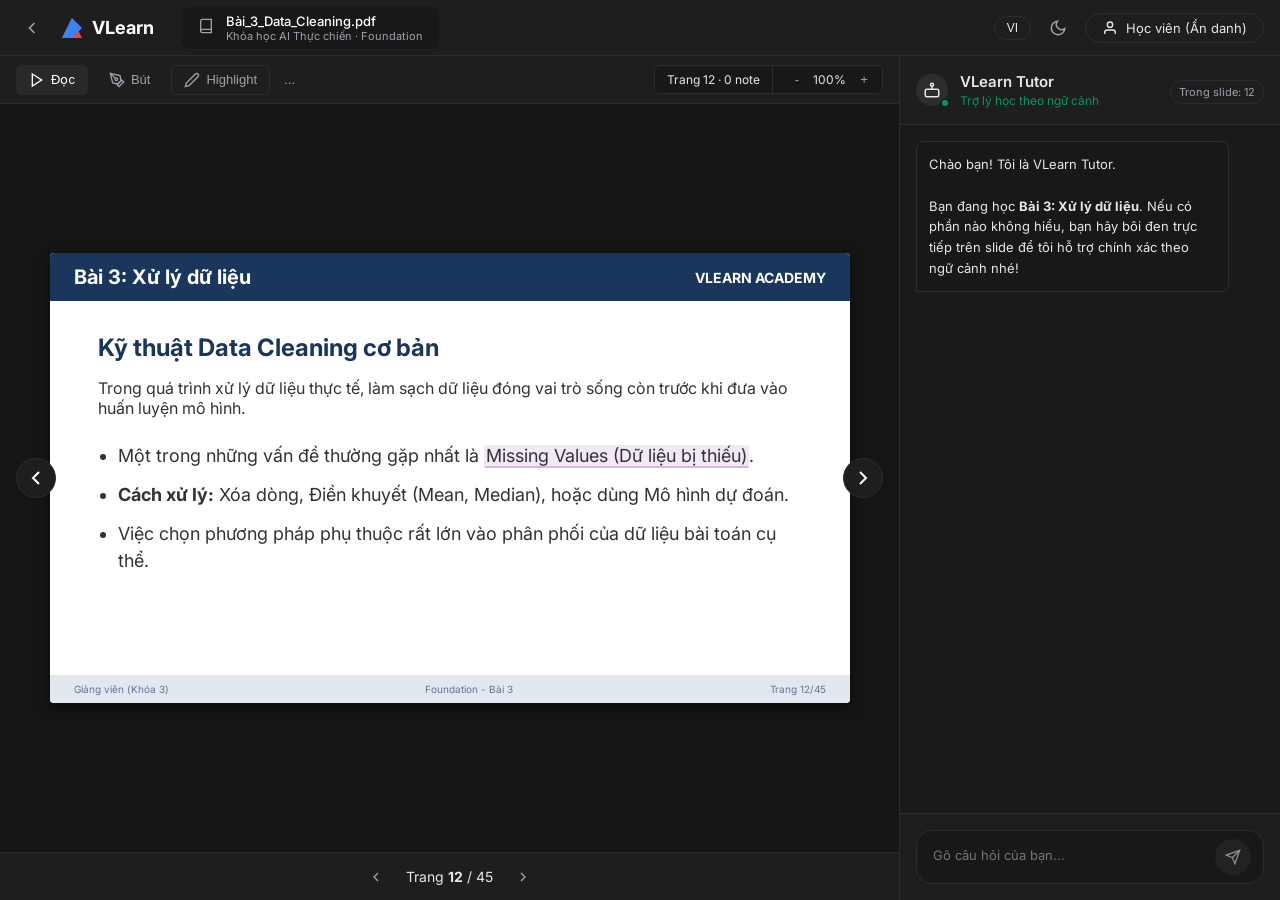
==== codebase/index.html @ 387a4f46 "linhphan" ====
<!DOCTYPE html>
<html lang="vi">
<head>
    <meta charset="UTF-8">
    <meta name="viewport" content="width=device-width, initial-scale=1.0">
    <title>VLearn - AI Tutor Prototype (Tối ưu Context)</title>
    <link href="https://fonts.googleapis.com/css2?family=Inter:wght@400;500;600;700&display=swap" rel="stylesheet">
    <link rel="stylesheet" href="style.css">
</head>
<body>
    <div class="app-container">
        <!-- HEADER -->
        <header class="app-header">
            <div class="header-left">
                <button class="btn-icon">
                    <svg width="20" height="20" viewBox="0 0 24 24" fill="none" stroke="currentColor" stroke-width="2"><path d="M15 18l-6-6 6-6"/></svg>
                </button>
                <div class="logo">
                    <svg width="24" height="24" viewBox="0 0 24 24" fill="none"><path d="M12 2L2 22h20L12 2z" fill="#EF4444"/><path d="M12 2L2 22h10l10-10L12 2z" fill="#3B82F6"/></svg>
                    <span>VLearn</span>
                </div>
                <div class="doc-info">
                    <div class="doc-icon">
                        <svg width="16" height="16" viewBox="0 0 24 24" fill="none" stroke="currentColor" stroke-width="2"><path d="M4 19.5A2.5 2.5 0 0 1 6.5 17H20"></path><path d="M6.5 2H20v20H6.5A2.5 2.5 0 0 1 4 19.5v-15A2.5 2.5 0 0 1 6.5 2z"></path></svg>
                    </div>
                    <div class="doc-titles">
                        <h1>Bài_3_Data_Cleaning.pdf</h1>
                        <h2>Khóa học AI Thực chiến · Foundation</h2>
                    </div>
                </div>
            </div>
            <div class="header-right">
                <button class="btn-outline">VI</button>
                <button class="btn-icon">
                    <svg width="18" height="18" viewBox="0 0 24 24" fill="none" stroke="currentColor" stroke-width="2"><path d="M21 12.79A9 9 0 1 1 11.21 3 7 7 0 0 0 21 12.79z"></path></svg>
                </button>
                <button class="btn-user">
                    <svg width="16" height="16" viewBox="0 0 24 24" fill="none" stroke="currentColor" stroke-width="2"><path d="M20 21v-2a4 4 0 0 0-4-4H8a4 4 0 0 0-4 4v2"></path><circle cx="12" cy="7" r="4"></circle></svg>
                    Học viên (Ẩn danh)
                </button>
            </div>
        </header>

        <!-- MAIN BODY -->
        <main class="app-body">
            <!-- LEFT: PDF VIEWER -->
            <section class="pdf-viewer">
                <!-- PDF Toolbar -->
                <div class="pdf-toolbar">
                    <div class="toolbar-group">
                        <button class="btn-toolbar active">
                            <svg width="16" height="16" viewBox="0 0 24 24" fill="none" stroke="currentColor" stroke-width="2"><polygon points="5 3 19 12 5 21 5 3"></polygon></svg>
                            Đọc
                        </button>
                        <button class="btn-toolbar">
                            <svg width="16" height="16" viewBox="0 0 24 24" fill="none" stroke="currentColor" stroke-width="2"><path d="M12 19l7-7 3 3-7 7-3-3z"></path><path d="M18 13l-1.5-7.5L2 2l3.5 14.5L13 18l5-5z"></path><path d="M2 2l7.586 7.586"></path><circle cx="11" cy="11" r="2"></circle></svg>
                            Bút
                        </button>
                        <button class="btn-toolbar highlight">
                            <svg width="16" height="16" viewBox="0 0 24 24" fill="none" stroke="currentColor" stroke-width="2"><path d="M17 3a2.828 2.828 0 1 1 4 4L7.5 20.5 2 22l1.5-5.5L17 3z"></path></svg>
                            Highlight
                        </button>
                        <button class="btn-icon">...</button>
                    </div>
                    
                    <div class="toolbar-group page-controls">
                        <span class="page-num">Trang 12 · 0 note</span>
                        <div class="zoom-controls">
                            <button class="btn-icon">-</button>
                            <span>100%</span>
                            <button class="btn-icon">+</button>
                        </div>
                    </div>
                </div>

                <!-- PDF Canvas -->
                <div class="pdf-canvas" id="pdf-canvas">
                    <!-- Tooltip nổi lên khi click vào chữ bôi đen -->
                    <div id="action-tooltip" class="action-tooltip hidden">
                        <button class="tooltip-btn ask-ai" id="btn-ask-ai">
                            <svg width="14" height="14" viewBox="0 0 24 24" fill="none" stroke="currentColor" stroke-width="2"><rect x="3" y="11" width="18" height="10" rx="2"></rect><circle cx="12" cy="5" r="2"></circle><path d="M12 7v4"></path><line x1="8" y1="16" x2="8" y2="16"></line><line x1="16" y1="16" x2="16" y2="16"></line></svg>
                            Hỏi AI
                        </button>
                    </div>

                    <!-- Slide container -->
                    <div class="slide-wrapper">
                        <div class="slide-header-bar">
                            <h2>Bài 3: Xử lý dữ liệu</h2>
                            <span class="uni-logo">VLEARN ACADEMY</span>
                        </div>
                        <div class="slide-content">
                            <h3>Kỹ thuật Data Cleaning cơ bản</h3>
                            <p style="margin-top: 16px; margin-bottom: 24px;">Trong quá trình xử lý dữ liệu thực tế, làm sạch dữ liệu đóng vai trò sống còn trước khi đưa vào huấn luyện mô hình.</p>
                            <ul>
                                <li>Một trong những vấn đề thường gặp nhất là <span class="highlight-text" id="target-text">Missing Values (Dữ liệu bị thiếu)</span>.</li>
                                <li><strong>Cách xử lý:</strong> Xóa dòng, Điền khuyết (Mean, Median), hoặc dùng Mô hình dự đoán.</li>
                                <li>Việc chọn phương pháp phụ thuộc rất lớn vào phân phối của dữ liệu bài toán cụ thể.</li>
                            </ul>
                        </div>
                        <div class="slide-footer-bar">
                            <span>Giảng viên (Khóa 3)</span>
                            <span>Foundation - Bài 3</span>
                            <span>Trang 12/45</span>
                        </div>
                    </div>
                    
                    <button class="btn-side-nav left"><svg width="24" height="24" viewBox="0 0 24 24" fill="none" stroke="currentColor" stroke-width="2"><path d="M15 18l-6-6 6-6"/></svg></button>
                    <button class="btn-side-nav right"><svg width="24" height="24" viewBox="0 0 24 24" fill="none" stroke="currentColor" stroke-width="2"><path d="M9 18l6-6-6-6"/></svg></button>
                </div>

                <!-- PDF Footer -->
                <div class="pdf-footer">
                    <button class="btn-icon"><svg width="16" height="16" viewBox="0 0 24 24" fill="none" stroke="currentColor" stroke-width="2"><path d="M15 18l-6-6 6-6"/></svg></button>
                    <span class="page-status">Trang <strong>12</strong> / 45</span>
                    <button class="btn-icon"><svg width="16" height="16" viewBox="0 0 24 24" fill="none" stroke="currentColor" stroke-width="2"><path d="M9 18l6-6-6-6"/></svg></button>
                </div>
            </section>

            <!-- RIGHT: TUTOR SIDEBAR -->
            <aside class="tutor-sidebar">
                <header class="tutor-header">
                    <div class="tutor-avatar">
                        <svg width="18" height="18" viewBox="0 0 24 24" fill="none" stroke="currentColor" stroke-width="2"><rect x="3" y="11" width="18" height="10" rx="2"></rect><circle cx="12" cy="5" r="2"></circle><path d="M12 7v4"></path><line x1="8" y1="16" x2="8" y2="16"></line><line x1="16" y1="16" x2="16" y2="16"></line></svg>
                        <div class="status-dot"></div>
                    </div>
                    <div class="tutor-info">
                        <h2>VLearn Tutor</h2>
                        <span class="subtitle">Trợ lý học theo ngữ cảnh</span>
                    </div>
                    <div class="tutor-actions">
                        <span class="badge-outline">Trong slide: 12</span>
                    </div>
                </header>

                <div class="chat-container" id="chat-container">
                    <!-- Tin nhắn chào mừng -->
                    <div class="message ai-message">
                        <div class="bubble">
                            Chào bạn! Tôi là VLearn Tutor. 
                            <br><br>
                            Bạn đang học <strong>Bài 3: Xử lý dữ liệu</strong>. Nếu có phần nào không hiểu, bạn hãy bôi đen trực tiếp trên slide để tôi hỗ trợ chính xác theo ngữ cảnh nhé!
                        </div>
                    </div>
                </div>

                <div class="chat-input-area">
                    <div class="input-wrapper">
                        <!-- Vùng context chuẩn bị gửi -->
                        <div id="pending-context" class="pending-context hidden">
                            <div class="context-label">Đang đính kèm ngữ cảnh (Trang 12)</div>
                            <div class="context-text">"Missing Values (Dữ liệu bị thiếu)"</div>
                            <button id="btn-clear-context" class="btn-clear-context">✕</button>
                        </div>
                        <div class="input-controls">
                            <textarea id="chat-input" placeholder="Gõ câu hỏi của bạn..." rows="1"></textarea>
                            <button id="btn-send" class="btn-send" disabled>
                                <svg width="16" height="16" viewBox="0 0 24 24" fill="none" stroke="currentColor" stroke-width="2"><line x1="22" y1="2" x2="11" y2="13"></line><polygon points="22 2 15 22 11 13 2 9 22 2"></polygon></svg>
                            </button>
                        </div>
                    </div>
                </div>
            </aside>
        </main>
    </div>
    <script src="app.js"></script>
</body>
</html>
---- codebase/style.css ----
/* Reset & Base */
* {
    margin: 0;
    padding: 0;
    box-sizing: border-box;
}

:root {
    --bg-dark: #121212;
    --bg-surface: #1e1e1e;
    --bg-panel: #181818;
    --bg-chat: #1a1a1a;
    --text-primary: #e5e7eb;
    --text-secondary: #9ca3af;
    --accent-blue: #3b82f6;
    --accent-blue-dark: #1e3a5f;
    --accent-blue-light: #2563eb;
    --accent-green: #059669;
    --border-color: #2d2d2d;
    --highlight-color: #d8b4e2;
    --highlight-bg: rgba(216, 180, 226, 0.3);
}

body {
    font-family: 'Inter', sans-serif;
    background-color: var(--bg-dark);
    color: var(--text-primary);
    height: 100vh;
    overflow: hidden;
    font-size: 14px;
}

.app-container {
    display: flex;
    flex-direction: column;
    height: 100vh;
}

/* === HEADER === */
.app-header {
    height: 56px;
    background-color: var(--bg-surface);
    border-bottom: 1px solid var(--border-color);
    display: flex;
    justify-content: space-between;
    align-items: center;
    padding: 0 16px;
}

.header-left, .header-right {
    display: flex;
    align-items: center;
    gap: 12px;
}

.logo {
    display: flex;
    align-items: center;
    gap: 8px;
    font-weight: 700;
    font-size: 18px;
    margin-right: 16px;
    color: #fff;
}

.doc-info {
    display: flex;
    align-items: center;
    gap: 12px;
    background-color: var(--bg-panel);
    padding: 6px 16px;
    border-radius: 8px;
}

.doc-icon {
    color: var(--text-secondary);
}

.doc-titles h1 {
    font-size: 13px;
    font-weight: 500;
    color: #fff;
}

.doc-titles h2 {
    font-size: 11px;
    font-weight: 400;
    color: var(--text-secondary);
}

.btn-icon {
    background: transparent;
    border: none;
    color: var(--text-secondary);
    cursor: pointer;
    display: flex;
    align-items: center;
    justify-content: center;
    padding: 6px;
    border-radius: 4px;
}

.btn-icon:hover {
    background-color: rgba(255, 255, 255, 0.1);
    color: #fff;
}

.btn-outline {
    background: transparent;
    border: 1px solid var(--border-color);
    color: var(--text-primary);
    padding: 4px 12px;
    border-radius: 16px;
    font-size: 12px;
    font-weight: 500;
}

.btn-user {
    display: flex;
    align-items: center;
    gap: 8px;
    background: transparent;
    border: 1px solid var(--border-color);
    color: var(--text-primary);
    padding: 6px 16px;
    border-radius: 20px;
    font-size: 13px;
    font-family: inherit;
}

/* === MAIN BODY === */
.app-body {
    display: flex;
    flex: 1;
    overflow: hidden;
}

/* --- PDF VIEWER --- */
.pdf-viewer {
    flex: 1;
    display: flex;
    flex-direction: column;
    background-color: #1a1a1a;
    border-right: 1px solid var(--border-color);
}

.pdf-toolbar, .pdf-footer {
    height: 48px;
    background-color: var(--bg-surface);
    display: flex;
    align-items: center;
    justify-content: space-between;
    padding: 0 16px;
    border-bottom: 1px solid var(--border-color);
}
.pdf-footer {
    border-bottom: none;
    border-top: 1px solid var(--border-color);
    justify-content: center;
    gap: 16px;
}

.toolbar-group {
    display: flex;
    align-items: center;
    gap: 8px;
}

.btn-toolbar {
    display: flex;
    align-items: center;
    gap: 6px;
    background: transparent;
    border: 1px solid transparent;
    color: var(--text-secondary);
    padding: 6px 12px;
    border-radius: 6px;
    font-size: 13px;
    cursor: pointer;
}

.btn-toolbar:hover, .btn-toolbar.active {
    background-color: rgba(255, 255, 255, 0.05);
    color: #fff;
}

.btn-toolbar.highlight {
    border: 1px solid var(--border-color);
}

.page-controls {
    background-color: var(--bg-panel);
    border: 1px solid var(--border-color);
    border-radius: 6px;
    display: flex;
    overflow: hidden;
}
.page-num {
    padding: 6px 12px;
    font-size: 12px;
    border-right: 1px solid var(--border-color);
}
.zoom-controls {
    display: flex;
    align-items: center;
    padding: 0 8px;
    gap: 8px;
    font-size: 12px;
}

.pdf-canvas {
    flex: 1;
    background-color: #151515;
    position: relative;
    display: flex;
    align-items: center;
    justify-content: center;
    padding: 24px;
    overflow: auto;
}

/* Slide Style */
.slide-wrapper {
    width: 100%;
    max-width: 800px;
    aspect-ratio: 16/9;
    background-color: #fff;
    color: #000;
    border-radius: 4px;
    display: flex;
    flex-direction: column;
    box-shadow: 0 4px 12px rgba(0,0,0,0.5);
    position: relative;
}

.slide-header-bar {
    background-color: #1a365d;
    color: #fff;
    padding: 12px 24px;
    display: flex;
    justify-content: space-between;
    align-items: center;
    border-top-left-radius: 4px;
    border-top-right-radius: 4px;
}
.slide-header-bar h2 {
    font-size: 20px;
}
.uni-logo {
    font-weight: bold;
    font-size: 14px;
}

.slide-content {
    flex: 1;
    padding: 32px 48px;
}
.slide-content h3 {
    font-size: 24px;
    color: #1a365d;
}
.slide-content p {
    font-size: 16px;
    color: #333;
}
.slide-content ul {
    margin-left: 20px;
}
.slide-content li {
    font-size: 18px;
    margin-bottom: 12px;
    line-height: 1.5;
    color: #333;
}

.slide-footer-bar {
    background-color: #e2e8f0;
    padding: 8px 24px;
    display: flex;
    justify-content: space-between;
    font-size: 10px;
    color: #64748b;
    border-bottom-left-radius: 4px;
    border-bottom-right-radius: 4px;
}

.highlight-text {
    background-color: var(--highlight-bg);
    border-bottom: 2px solid var(--highlight-color);
    cursor: pointer;
    padding: 0 2px;
    border-radius: 2px;
}

/* Action Tooltip */
.action-tooltip {
    position: absolute;
    background-color: #1e1e1e;
    border: 1px solid #333;
    border-radius: 8px;
    display: flex;
    padding: 4px;
    gap: 4px;
    box-shadow: 0 10px 15px -3px rgba(0, 0, 0, 0.5);
    z-index: 100;
    transition: opacity 0.2s, transform 0.2s;
}

.action-tooltip.hidden {
    opacity: 0;
    pointer-events: none;
}

.tooltip-btn {
    background: transparent;
    border: 1px solid transparent;
    color: #fff;
    padding: 8px 12px;
    border-radius: 6px;
    font-size: 13px;
    cursor: pointer;
    display: flex;
    align-items: center;
    gap: 6px;
}

.tooltip-btn:hover {
    background-color: rgba(255, 255, 255, 0.1);
}

.tooltip-btn.ask-ai {
    border-color: #333;
}

/* --- TUTOR SIDEBAR --- */
.tutor-sidebar {
    width: 380px;
    background-color: var(--bg-surface);
    display: flex;
    flex-direction: column;
}

.tutor-header {
    padding: 16px;
    display: flex;
    align-items: center;
    gap: 12px;
    border-bottom: 1px solid var(--border-color);
}

.tutor-avatar {
    width: 32px;
    height: 32px;
    border-radius: 50%;
    background-color: #2d2d2d;
    display: flex;
    align-items: center;
    justify-content: center;
    position: relative;
}
.status-dot {
    position: absolute;
    bottom: -2px;
    right: -2px;
    width: 10px;
    height: 10px;
    background-color: var(--accent-green);
    border: 2px solid var(--bg-surface);
    border-radius: 50%;
}

.tutor-info {
    flex: 1;
}
.tutor-info h2 {
    font-size: 15px;
    font-weight: 600;
}
.tutor-info .subtitle {
    font-size: 12px;
    color: var(--accent-green);
}

.badge-outline {
    border: 1px solid var(--border-color);
    padding: 4px 8px;
    border-radius: 12px;
    font-size: 11px;
    color: var(--text-secondary);
}

.chat-container {
    flex: 1;
    padding: 16px;
    overflow-y: auto;
    display: flex;
    flex-direction: column;
    gap: 20px;
    background-color: var(--bg-chat);
}

/* Messages */
.message {
    display: flex;
    flex-direction: column;
    max-width: 90%;
}
.user-message {
    align-self: flex-end;
}
.ai-message {
    align-self: flex-start;
}

.context-pill {
    background-color: var(--accent-blue-dark);
    color: #bfdbfe;
    padding: 8px 12px;
    border-radius: 8px 8px 0 0;
    font-size: 11px;
    border: 1px solid rgba(59, 130, 246, 0.3);
    border-bottom: none;
    text-transform: uppercase;
}
.user-message .bubble {
    background-color: var(--accent-blue-dark);
    padding: 12px;
    border-radius: 8px 0 8px 8px;
    font-size: 13px;
    border: 1px solid rgba(59, 130, 246, 0.3);
    border-top: none;
}
.user-message .context-pill + .bubble {
    border-radius: 0 0 8px 8px;
}

.ai-message .bubble {
    font-size: 13px;
    color: var(--text-primary);
    line-height: 1.6;
    background-color: var(--bg-panel);
    padding: 12px;
    border-radius: 8px 8px 8px 0;
    border: 1px solid var(--border-color);
}
.context-reference {
    display: inline-block;
    background-color: rgba(5, 150, 105, 0.2);
    color: var(--accent-green);
    padding: 4px 8px;
    border-radius: 4px;
    font-size: 11px;
    margin-top: 8px;
    cursor: pointer;
    font-weight: 500;
}
.context-reference:hover {
    background-color: rgba(5, 150, 105, 0.3);
}

/* Chat Input */
.chat-input-area {
    padding: 16px;
    background-color: var(--bg-surface);
    border-top: 1px solid var(--border-color);
}

.input-wrapper {
    background-color: var(--bg-panel);
    border: 1px solid var(--border-color);
    border-radius: 16px;
    overflow: hidden;
}

.pending-context {
    padding: 10px 16px;
    background-color: rgba(59, 130, 246, 0.1);
    border-bottom: 1px solid var(--border-color);
    position: relative;
}
.pending-context.hidden {
    display: none;
}
.context-label {
    font-size: 11px;
    color: var(--accent-blue);
    font-weight: 600;
    margin-bottom: 4px;
}
.context-text {
    font-size: 12px;
    color: var(--text-primary);
    white-space: nowrap;
    overflow: hidden;
    text-overflow: ellipsis;
    padding-right: 20px;
}
.btn-clear-context {
    position: absolute;
    top: 12px;
    right: 12px;
    background: none;
    border: none;
    color: var(--text-secondary);
    cursor: pointer;
    font-size: 14px;
}
.btn-clear-context:hover {
    color: #fff;
}

.input-controls {
    display: flex;
    align-items: flex-end;
    padding: 8px 12px;
}

#chat-input {
    flex: 1;
    background: transparent;
    border: none;
    color: var(--text-primary);
    font-family: inherit;
    font-size: 13px;
    resize: none;
    outline: none;
    padding: 8px 4px;
    min-height: 36px;
    max-height: 120px;
}

.btn-send {
    background-color: var(--accent-blue-light);
    color: white;
    border: none;
    width: 36px;
    height: 36px;
    border-radius: 50%;
    display: flex;
    align-items: center;
    justify-content: center;
    cursor: pointer;
    margin-left: 8px;
    flex-shrink: 0;
}
.btn-send:disabled {
    opacity: 0.5;
    cursor: not-allowed;
    background-color: var(--border-color);
}

.btn-side-nav {
    position: absolute;
    top: 50%;
    transform: translateY(-50%);
    background: var(--bg-surface);
    border: 1px solid var(--border-color);
    color: #fff;
    width: 40px;
    height: 40px;
    border-radius: 50%;
    display: flex;
    align-items: center;
    justify-content: center;
    cursor: pointer;
    z-index: 10;
}
.btn-side-nav:hover {
    background: #333;
}
.btn-side-nav.left { left: 16px; }
.btn-side-nav.right { right: 16px; }

/* Typing indicator */
.typing-indicator {
    display: flex;
    gap: 4px;
    padding: 8px 12px;
    background-color: var(--bg-panel);
    border-radius: 8px 8px 8px 0;
    border: 1px solid var(--border-color);
    width: fit-content;
}
.typing-dot {
    width: 6px;
    height: 6px;
    background-color: var(--text-secondary);
    border-radius: 50%;
    animation: typing 1.4s infinite ease-in-out both;
}
.typing-dot:nth-child(1) { animation-delay: -0.32s; }
.typing-dot:nth-child(2) { animation-delay: -0.16s; }

@keyframes typing {
    0%, 80%, 100% { transform: scale(0); }
    40% { transform: scale(1); }
}
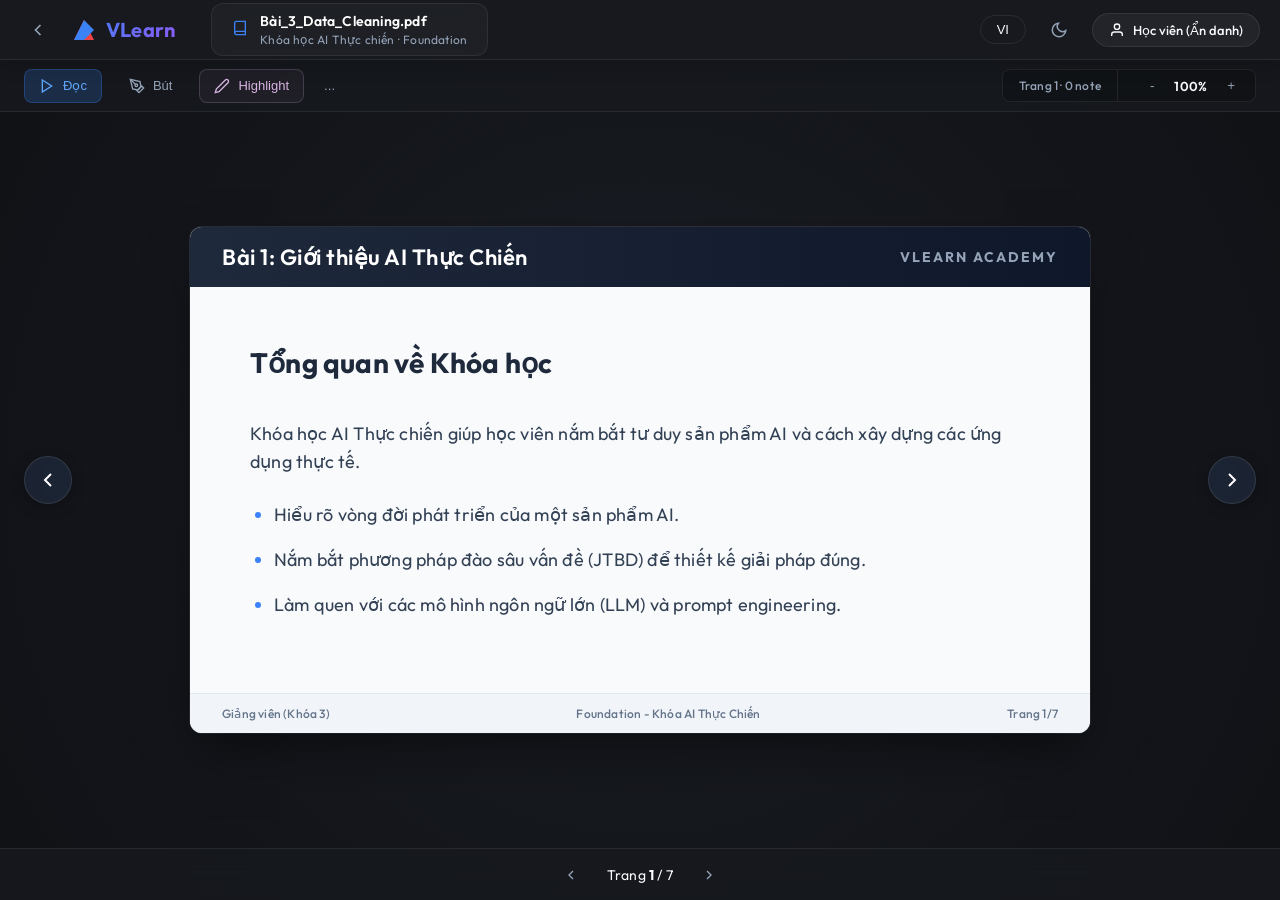
==== commit 63706a29: "update Prototype" ====
--- a/codebase/index.html
+++ b/codebase/index.html
@@ -1,27 +1,38 @@
 <!DOCTYPE html>
 <html lang="vi">
+
 <head>
     <meta charset="UTF-8">
     <meta name="viewport" content="width=device-width, initial-scale=1.0">
     <title>VLearn - AI Tutor Prototype (Tối ưu Context)</title>
-    <link href="https://fonts.googleapis.com/css2?family=Inter:wght@400;500;600;700&display=swap" rel="stylesheet">
+    <link href="https://fonts.googleapis.com/css2?family=Outfit:wght@300;400;500;600;700&display=swap" rel="stylesheet">
     <link rel="stylesheet" href="style.css">
 </head>
+
 <body>
     <div class="app-container">
         <!-- HEADER -->
         <header class="app-header">
             <div class="header-left">
                 <button class="btn-icon">
-                    <svg width="20" height="20" viewBox="0 0 24 24" fill="none" stroke="currentColor" stroke-width="2"><path d="M15 18l-6-6 6-6"/></svg>
+                    <svg width="20" height="20" viewBox="0 0 24 24" fill="none" stroke="currentColor" stroke-width="2">
+                        <path d="M15 18l-6-6 6-6" />
+                    </svg>
                 </button>
                 <div class="logo">
-                    <svg width="24" height="24" viewBox="0 0 24 24" fill="none"><path d="M12 2L2 22h20L12 2z" fill="#EF4444"/><path d="M12 2L2 22h10l10-10L12 2z" fill="#3B82F6"/></svg>
+                    <svg width="24" height="24" viewBox="0 0 24 24" fill="none">
+                        <path d="M12 2L2 22h20L12 2z" fill="#EF4444" />
+                        <path d="M12 2L2 22h10l10-10L12 2z" fill="#3B82F6" />
+                    </svg>
                     <span>VLearn</span>
                 </div>
                 <div class="doc-info">
                     <div class="doc-icon">
-                        <svg width="16" height="16" viewBox="0 0 24 24" fill="none" stroke="currentColor" stroke-width="2"><path d="M4 19.5A2.5 2.5 0 0 1 6.5 17H20"></path><path d="M6.5 2H20v20H6.5A2.5 2.5 0 0 1 4 19.5v-15A2.5 2.5 0 0 1 6.5 2z"></path></svg>
+                        <svg width="16" height="16" viewBox="0 0 24 24" fill="none" stroke="currentColor"
+                            stroke-width="2">
+                            <path d="M4 19.5A2.5 2.5 0 0 1 6.5 17H20"></path>
+                            <path d="M6.5 2H20v20H6.5A2.5 2.5 0 0 1 4 19.5v-15A2.5 2.5 0 0 1 6.5 2z"></path>
+                        </svg>
                     </div>
                     <div class="doc-titles">
                         <h1>Bài_3_Data_Cleaning.pdf</h1>
@@ -32,10 +43,15 @@
             <div class="header-right">
                 <button class="btn-outline">VI</button>
                 <button class="btn-icon">
-                    <svg width="18" height="18" viewBox="0 0 24 24" fill="none" stroke="currentColor" stroke-width="2"><path d="M21 12.79A9 9 0 1 1 11.21 3 7 7 0 0 0 21 12.79z"></path></svg>
+                    <svg width="18" height="18" viewBox="0 0 24 24" fill="none" stroke="currentColor" stroke-width="2">
+                        <path d="M21 12.79A9 9 0 1 1 11.21 3 7 7 0 0 0 21 12.79z"></path>
+                    </svg>
                 </button>
                 <button class="btn-user">
-                    <svg width="16" height="16" viewBox="0 0 24 24" fill="none" stroke="currentColor" stroke-width="2"><path d="M20 21v-2a4 4 0 0 0-4-4H8a4 4 0 0 0-4 4v2"></path><circle cx="12" cy="7" r="4"></circle></svg>
+                    <svg width="16" height="16" viewBox="0 0 24 24" fill="none" stroke="currentColor" stroke-width="2">
+                        <path d="M20 21v-2a4 4 0 0 0-4-4H8a4 4 0 0 0-4 4v2"></path>
+                        <circle cx="12" cy="7" r="4"></circle>
+                    </svg>
                     Học viên (Ẩn danh)
                 </button>
             </div>
@@ -49,20 +65,32 @@
                 <div class="pdf-toolbar">
                     <div class="toolbar-group">
                         <button class="btn-toolbar active">
-                            <svg width="16" height="16" viewBox="0 0 24 24" fill="none" stroke="currentColor" stroke-width="2"><polygon points="5 3 19 12 5 21 5 3"></polygon></svg>
+                            <svg width="16" height="16" viewBox="0 0 24 24" fill="none" stroke="currentColor"
+                                stroke-width="2">
+                                <polygon points="5 3 19 12 5 21 5 3"></polygon>
+                            </svg>
                             Đọc
                         </button>
                         <button class="btn-toolbar">
-                            <svg width="16" height="16" viewBox="0 0 24 24" fill="none" stroke="currentColor" stroke-width="2"><path d="M12 19l7-7 3 3-7 7-3-3z"></path><path d="M18 13l-1.5-7.5L2 2l3.5 14.5L13 18l5-5z"></path><path d="M2 2l7.586 7.586"></path><circle cx="11" cy="11" r="2"></circle></svg>
+                            <svg width="16" height="16" viewBox="0 0 24 24" fill="none" stroke="currentColor"
+                                stroke-width="2">
+                                <path d="M12 19l7-7 3 3-7 7-3-3z"></path>
+                                <path d="M18 13l-1.5-7.5L2 2l3.5 14.5L13 18l5-5z"></path>
+                                <path d="M2 2l7.586 7.586"></path>
+                                <circle cx="11" cy="11" r="2"></circle>
+                            </svg>
                             Bút
                         </button>
                         <button class="btn-toolbar highlight">
-                            <svg width="16" height="16" viewBox="0 0 24 24" fill="none" stroke="currentColor" stroke-width="2"><path d="M17 3a2.828 2.828 0 1 1 4 4L7.5 20.5 2 22l1.5-5.5L17 3z"></path></svg>
+                            <svg width="16" height="16" viewBox="0 0 24 24" fill="none" stroke="currentColor"
+                                stroke-width="2">
+                                <path d="M17 3a2.828 2.828 0 1 1 4 4L7.5 20.5 2 22l1.5-5.5L17 3z"></path>
+                            </svg>
                             Highlight
                         </button>
                         <button class="btn-icon">...</button>
                     </div>
-                    
+
                     <div class="toolbar-group page-controls">
                         <span class="page-num">Trang 12 · 0 note</span>
                         <div class="zoom-controls">
@@ -78,7 +106,14 @@
                     <!-- Tooltip nổi lên khi click vào chữ bôi đen -->
                     <div id="action-tooltip" class="action-tooltip hidden">
                         <button class="tooltip-btn ask-ai" id="btn-ask-ai">
-                            <svg width="14" height="14" viewBox="0 0 24 24" fill="none" stroke="currentColor" stroke-width="2"><rect x="3" y="11" width="18" height="10" rx="2"></rect><circle cx="12" cy="5" r="2"></circle><path d="M12 7v4"></path><line x1="8" y1="16" x2="8" y2="16"></line><line x1="16" y1="16" x2="16" y2="16"></line></svg>
+                            <svg width="14" height="14" viewBox="0 0 24 24" fill="none" stroke="currentColor"
+                                stroke-width="2">
+                                <rect x="3" y="11" width="18" height="10" rx="2"></rect>
+                                <circle cx="12" cy="5" r="2"></circle>
+                                <path d="M12 7v4"></path>
+                                <line x1="8" y1="16" x2="8" y2="16"></line>
+                                <line x1="16" y1="16" x2="16" y2="16"></line>
+                            </svg>
                             Hỏi AI
                         </button>
                     </div>
@@ -86,42 +121,62 @@
                     <!-- Slide container -->
                     <div class="slide-wrapper">
                         <div class="slide-header-bar">
-                            <h2>Bài 3: Xử lý dữ liệu</h2>
+                            <h2 id="slide-title">Loading...</h2>
                             <span class="uni-logo">VLEARN ACADEMY</span>
                         </div>
-                        <div class="slide-content">
-                            <h3>Kỹ thuật Data Cleaning cơ bản</h3>
-                            <p style="margin-top: 16px; margin-bottom: 24px;">Trong quá trình xử lý dữ liệu thực tế, làm sạch dữ liệu đóng vai trò sống còn trước khi đưa vào huấn luyện mô hình.</p>
-                            <ul>
-                                <li>Một trong những vấn đề thường gặp nhất là <span class="highlight-text" id="target-text">Missing Values (Dữ liệu bị thiếu)</span>.</li>
-                                <li><strong>Cách xử lý:</strong> Xóa dòng, Điền khuyết (Mean, Median), hoặc dùng Mô hình dự đoán.</li>
-                                <li>Việc chọn phương pháp phụ thuộc rất lớn vào phân phối của dữ liệu bài toán cụ thể.</li>
-                            </ul>
+                        <div class="slide-content" id="slide-content">
+                            <!-- Content injected by app.js -->
                         </div>
                         <div class="slide-footer-bar">
                             <span>Giảng viên (Khóa 3)</span>
-                            <span>Foundation - Bài 3</span>
-                            <span>Trang 12/45</span>
-                        </div>
-                    </div>
-                    
-                    <button class="btn-side-nav left"><svg width="24" height="24" viewBox="0 0 24 24" fill="none" stroke="currentColor" stroke-width="2"><path d="M15 18l-6-6 6-6"/></svg></button>
-                    <button class="btn-side-nav right"><svg width="24" height="24" viewBox="0 0 24 24" fill="none" stroke="currentColor" stroke-width="2"><path d="M9 18l6-6-6-6"/></svg></button>
-                </div>
+                            <span>Foundation - Khóa AI Thực Chiến</span>
+                            <span id="slide-footer-page">Trang 1/7</span>
+                        </div>
+                    </div>
+                    <button class="btn-side-nav left">
+                        <svg width="24" height="24" viewBox="0 0 24 24" fill="none" stroke="currentColor"
+                            stroke-width="2">
+                            <path d="M15 18l-6-6 6-6" />
+                        </svg>
+                    </button>
+                    <button class="btn-side-nav right">
+                        <svg width="24" height="24" viewBox="0 0 24 24" fill="none" stroke="currentColor"
+                            stroke-width="2">
+                            <path d="M9 18l6-6-6-6" />
+                        </svg>
+                    </button>
+                </div> <!-- Closes pdf-canvas -->
 
                 <!-- PDF Footer -->
                 <div class="pdf-footer">
-                    <button class="btn-icon"><svg width="16" height="16" viewBox="0 0 24 24" fill="none" stroke="currentColor" stroke-width="2"><path d="M15 18l-6-6 6-6"/></svg></button>
+                    <button class="btn-icon">
+                        <svg width="16" height="16" viewBox="0 0 24 24" fill="none" stroke="currentColor"
+                            stroke-width="2">
+                            <path d="M15 18l-6-6 6-6" />
+                        </svg>
+                    </button>
                     <span class="page-status">Trang <strong>12</strong> / 45</span>
-                    <button class="btn-icon"><svg width="16" height="16" viewBox="0 0 24 24" fill="none" stroke="currentColor" stroke-width="2"><path d="M9 18l6-6-6-6"/></svg></button>
-                </div>
-            </section>
+                    <button class="btn-icon">
+                        <svg width="16" height="16" viewBox="0 0 24 24" fill="none" stroke="currentColor"
+                            stroke-width="2">
+                            <path d="M9 18l6-6-6-6" />
+                        </svg>
+                    </button>
+                </div>
+            </section> <!-- Closes pdf-viewer -->
 
             <!-- RIGHT: TUTOR SIDEBAR -->
-            <aside class="tutor-sidebar">
+            <aside class="tutor-sidebar closed">
                 <header class="tutor-header">
                     <div class="tutor-avatar">
-                        <svg width="18" height="18" viewBox="0 0 24 24" fill="none" stroke="currentColor" stroke-width="2"><rect x="3" y="11" width="18" height="10" rx="2"></rect><circle cx="12" cy="5" r="2"></circle><path d="M12 7v4"></path><line x1="8" y1="16" x2="8" y2="16"></line><line x1="16" y1="16" x2="16" y2="16"></line></svg>
+                        <svg width="18" height="18" viewBox="0 0 24 24" fill="none" stroke="currentColor"
+                            stroke-width="2">
+                            <rect x="3" y="11" width="18" height="10" rx="2"></rect>
+                            <circle cx="12" cy="5" r="2"></circle>
+                            <path d="M12 7v4"></path>
+                            <line x1="8" y1="16" x2="8" y2="16"></line>
+                            <line x1="16" y1="16" x2="16" y2="16"></line>
+                        </svg>
                         <div class="status-dot"></div>
                     </div>
                     <div class="tutor-info">
@@ -130,6 +185,7 @@
                     </div>
                     <div class="tutor-actions">
                         <span class="badge-outline">Trong slide: 12</span>
+                        <button class="btn-icon" id="btn-close-chat" style="margin-left: 8px;">✕</button>
                     </div>
                 </header>
 
@@ -137,9 +193,11 @@
                     <!-- Tin nhắn chào mừng -->
                     <div class="message ai-message">
                         <div class="bubble">
-                            Chào bạn! Tôi là VLearn Tutor. 
+                            Chào bạn! Tôi là VLearn Tutor.
                             <br><br>
-                            Bạn đang học <strong>Bài 3: Xử lý dữ liệu</strong>. Nếu có phần nào không hiểu, bạn hãy bôi đen trực tiếp trên slide để tôi hỗ trợ chính xác theo ngữ cảnh nhé!
+                            Bạn đang học <strong>Bài 3: Xử lý dữ liệu</strong>. Nếu có phần nào không hiểu, bạn hãy bôi
+                            đen trực
+                            tiếp trên slide để tôi hỗ trợ chính xác theo ngữ cảnh nhé!
                         </div>
                     </div>
                 </div>
@@ -155,7 +213,11 @@
                         <div class="input-controls">
                             <textarea id="chat-input" placeholder="Gõ câu hỏi của bạn..." rows="1"></textarea>
                             <button id="btn-send" class="btn-send" disabled>
-                                <svg width="16" height="16" viewBox="0 0 24 24" fill="none" stroke="currentColor" stroke-width="2"><line x1="22" y1="2" x2="11" y2="13"></line><polygon points="22 2 15 22 11 13 2 9 22 2"></polygon></svg>
+                                <svg width="16" height="16" viewBox="0 0 24 24" fill="none" stroke="currentColor"
+                                    stroke-width="2">
+                                    <line x1="22" y1="2" x2="11" y2="13"></line>
+                                    <polygon points="22 2 15 22 11 13 2 9 22 2"></polygon>
+                                </svg>
                             </button>
                         </div>
                     </div>
@@ -165,4 +227,5 @@
     </div>
     <script src="app.js"></script>
 </body>
-</html>
+
+</html>
--- a/codebase/style.css
+++ b/codebase/style.css
@@ -1,4 +1,6 @@
-/* Reset & Base */
+/* Premium Reset & Base */
+@import url('https://fonts.googleapis.com/css2?family=Outfit:wght@300;400;500;600;700&display=swap');
+
 * {
     margin: 0;
     padding: 0;
@@ -6,28 +8,29 @@
 }
 
 :root {
-    --bg-dark: #121212;
-    --bg-surface: #1e1e1e;
-    --bg-panel: #181818;
-    --bg-chat: #1a1a1a;
-    --text-primary: #e5e7eb;
-    --text-secondary: #9ca3af;
+    --bg-dark: #0f1115;
+    --bg-surface: #17191e;
+    --bg-panel: #1e2128;
+    --bg-chat: #13151a;
+    --text-primary: #f8fafc;
+    --text-secondary: #94a3b8;
     --accent-blue: #3b82f6;
-    --accent-blue-dark: #1e3a5f;
-    --accent-blue-light: #2563eb;
-    --accent-green: #059669;
-    --border-color: #2d2d2d;
+    --accent-blue-dark: rgba(59, 130, 246, 0.2);
+    --accent-gradient: linear-gradient(135deg, #3b82f6, #8b5cf6);
+    --accent-green: #10b981;
+    --border-color: rgba(255, 255, 255, 0.08);
     --highlight-color: #d8b4e2;
     --highlight-bg: rgba(216, 180, 226, 0.3);
 }
 
 body {
-    font-family: 'Inter', sans-serif;
+    font-family: 'Outfit', sans-serif;
     background-color: var(--bg-dark);
     color: var(--text-primary);
     height: 100vh;
     overflow: hidden;
     font-size: 14px;
+    letter-spacing: 0.2px;
 }
 
 .app-container {
@@ -38,54 +41,61 @@
 
 /* === HEADER === */
 .app-header {
-    height: 56px;
+    height: 60px;
     background-color: var(--bg-surface);
     border-bottom: 1px solid var(--border-color);
     display: flex;
     justify-content: space-between;
     align-items: center;
-    padding: 0 16px;
+    padding: 0 20px;
+    box-shadow: 0 4px 20px rgba(0,0,0,0.2);
+    z-index: 10;
 }
 
 .header-left, .header-right {
     display: flex;
     align-items: center;
+    gap: 16px;
+}
+
+.logo {
+    display: flex;
+    align-items: center;
+    gap: 10px;
+    font-weight: 700;
+    font-size: 20px;
+    margin-right: 20px;
+    background: var(--accent-gradient);
+    -webkit-background-clip: text;
+    -webkit-text-fill-color: transparent;
+}
+
+.doc-info {
+    display: flex;
+    align-items: center;
     gap: 12px;
-}
-
-.logo {
-    display: flex;
-    align-items: center;
-    gap: 8px;
-    font-weight: 700;
-    font-size: 18px;
-    margin-right: 16px;
-    color: #fff;
-}
-
-.doc-info {
-    display: flex;
-    align-items: center;
-    gap: 12px;
-    background-color: var(--bg-panel);
-    padding: 6px 16px;
-    border-radius: 8px;
+    background-color: rgba(255, 255, 255, 0.03);
+    padding: 8px 20px;
+    border-radius: 12px;
+    border: 1px solid var(--border-color);
+    backdrop-filter: blur(10px);
 }
 
 .doc-icon {
-    color: var(--text-secondary);
+    color: var(--accent-blue);
 }
 
 .doc-titles h1 {
-    font-size: 13px;
-    font-weight: 500;
+    font-size: 14px;
+    font-weight: 600;
     color: #fff;
 }
 
 .doc-titles h2 {
-    font-size: 11px;
+    font-size: 12px;
     font-weight: 400;
     color: var(--text-secondary);
+    margin-top: 2px;
 }
 
 .btn-icon {
@@ -96,218 +106,267 @@
     display: flex;
     align-items: center;
     justify-content: center;
-    padding: 6px;
-    border-radius: 4px;
+    padding: 8px;
+    border-radius: 8px;
+    transition: all 0.2s ease;
 }
 
 .btn-icon:hover {
     background-color: rgba(255, 255, 255, 0.1);
     color: #fff;
+    transform: scale(1.05);
 }
 
 .btn-outline {
-    background: transparent;
-    border: 1px solid var(--border-color);
-    color: var(--text-primary);
-    padding: 4px 12px;
-    border-radius: 16px;
-    font-size: 12px;
-    font-weight: 500;
-}
-
-.btn-user {
-    display: flex;
-    align-items: center;
-    gap: 8px;
     background: transparent;
     border: 1px solid var(--border-color);
     color: var(--text-primary);
     padding: 6px 16px;
     border-radius: 20px;
     font-size: 13px;
+    font-weight: 500;
+    transition: all 0.2s ease;
+}
+.btn-outline:hover {
+    background: rgba(255, 255, 255, 0.05);
+}
+
+.btn-user {
+    display: flex;
+    align-items: center;
+    gap: 8px;
+    background: rgba(255, 255, 255, 0.05);
+    border: 1px solid var(--border-color);
+    color: var(--text-primary);
+    padding: 8px 16px;
+    border-radius: 24px;
+    font-size: 13px;
     font-family: inherit;
+    font-weight: 500;
+    transition: all 0.2s ease;
+    cursor: pointer;
+}
+.btn-user:hover {
+    background: rgba(255, 255, 255, 0.1);
 }
 
 /* === MAIN BODY === */
 .app-body {
     display: flex;
+    flex-direction: row; /* Ensure explicit row */
     flex: 1;
     overflow: hidden;
+    position: relative;
+    background: var(--bg-dark);
 }
 
 /* --- PDF VIEWER --- */
 .pdf-viewer {
-    flex: 1;
+    flex: 1; /* Takes remaining space */
+    min-width: 0; /* Important to prevent flex items from overflowing */
     display: flex;
     flex-direction: column;
-    background-color: #1a1a1a;
-    border-right: 1px solid var(--border-color);
+    background: radial-gradient(circle at center, #1a1d24 0%, var(--bg-dark) 100%);
+    position: relative;
+    transition: all 0.4s cubic-bezier(0.16, 1, 0.3, 1);
 }
 
 .pdf-toolbar, .pdf-footer {
-    height: 48px;
-    background-color: var(--bg-surface);
+    height: 52px;
+    background-color: rgba(23, 25, 30, 0.8);
+    backdrop-filter: blur(12px);
     display: flex;
     align-items: center;
     justify-content: space-between;
-    padding: 0 16px;
+    padding: 0 24px;
     border-bottom: 1px solid var(--border-color);
+    z-index: 5;
 }
 .pdf-footer {
     border-bottom: none;
     border-top: 1px solid var(--border-color);
     justify-content: center;
-    gap: 16px;
+    gap: 20px;
 }
 
 .toolbar-group {
     display: flex;
     align-items: center;
+    gap: 12px;
+}
+
+.btn-toolbar {
+    display: flex;
+    align-items: center;
     gap: 8px;
-}
-
-.btn-toolbar {
-    display: flex;
-    align-items: center;
-    gap: 6px;
     background: transparent;
     border: 1px solid transparent;
     color: var(--text-secondary);
-    padding: 6px 12px;
-    border-radius: 6px;
+    padding: 8px 14px;
+    border-radius: 8px;
     font-size: 13px;
+    font-weight: 500;
     cursor: pointer;
-}
-
-.btn-toolbar:hover, .btn-toolbar.active {
+    transition: all 0.2s ease;
+}
+
+.btn-toolbar:hover {
     background-color: rgba(255, 255, 255, 0.05);
     color: #fff;
 }
 
+.btn-toolbar.active {
+    background-color: var(--accent-blue-dark);
+    color: #60a5fa;
+    border: 1px solid rgba(59, 130, 246, 0.3);
+}
+
 .btn-toolbar.highlight {
+    color: #d8b4e2;
+    border: 1px solid rgba(216, 180, 226, 0.2);
+    background: rgba(216, 180, 226, 0.05);
+}
+
+.page-controls {
+    background-color: rgba(0, 0, 0, 0.2);
     border: 1px solid var(--border-color);
-}
-
-.page-controls {
-    background-color: var(--bg-panel);
-    border: 1px solid var(--border-color);
-    border-radius: 6px;
+    border-radius: 8px;
     display: flex;
     overflow: hidden;
 }
 .page-num {
-    padding: 6px 12px;
+    padding: 8px 16px;
     font-size: 12px;
+    font-weight: 500;
     border-right: 1px solid var(--border-color);
+    color: var(--text-secondary);
 }
 .zoom-controls {
     display: flex;
     align-items: center;
-    padding: 0 8px;
-    gap: 8px;
-    font-size: 12px;
+    padding: 0 12px;
+    gap: 12px;
+    font-size: 13px;
+    font-weight: 600;
 }
 
 .pdf-canvas {
     flex: 1;
-    background-color: #151515;
     position: relative;
     display: flex;
     align-items: center;
     justify-content: center;
-    padding: 24px;
-    overflow: auto;
+    padding: 32px;
+    overflow: hidden;
 }
 
 /* Slide Style */
 .slide-wrapper {
     width: 100%;
-    max-width: 800px;
+    max-width: 900px;
     aspect-ratio: 16/9;
-    background-color: #fff;
-    color: #000;
-    border-radius: 4px;
+    background-color: #f8fafc;
+    color: #0f172a;
+    border-radius: 12px;
     display: flex;
     flex-direction: column;
-    box-shadow: 0 4px 12px rgba(0,0,0,0.5);
+    box-shadow: 0 25px 50px -12px rgba(0, 0, 0, 0.5), 0 0 0 1px rgba(255, 255, 255, 0.1);
     position: relative;
+    overflow: hidden;
+    transition: transform 0.3s ease;
 }
 
 .slide-header-bar {
-    background-color: #1a365d;
-    color: #fff;
-    padding: 12px 24px;
+    background: linear-gradient(90deg, #1e293b 0%, #0f172a 100%);
+    color: #fff;
+    padding: 16px 32px;
     display: flex;
     justify-content: space-between;
     align-items: center;
-    border-top-left-radius: 4px;
-    border-top-right-radius: 4px;
 }
 .slide-header-bar h2 {
-    font-size: 20px;
+    font-size: 22px;
+    font-weight: 600;
+    letter-spacing: 0.5px;
 }
 .uni-logo {
-    font-weight: bold;
+    font-weight: 700;
     font-size: 14px;
+    letter-spacing: 2px;
+    color: #94a3b8;
 }
 
 .slide-content {
     flex: 1;
-    padding: 32px 48px;
+    padding: 40px 60px;
+    display: flex;
+    flex-direction: column;
+    justify-content: center;
 }
 .slide-content h3 {
-    font-size: 24px;
-    color: #1a365d;
+    font-size: 28px;
+    color: #1e293b;
+    margin-bottom: 24px;
+    font-weight: 700;
 }
 .slide-content p {
-    font-size: 16px;
-    color: #333;
+    font-size: 18px;
+    color: #334155;
+    line-height: 1.6;
 }
 .slide-content ul {
-    margin-left: 20px;
+    margin-left: 24px;
 }
 .slide-content li {
     font-size: 18px;
-    margin-bottom: 12px;
-    line-height: 1.5;
-    color: #333;
+    margin-bottom: 16px;
+    line-height: 1.6;
+    color: #334155;
+    position: relative;
+}
+.slide-content li::marker {
+    color: #3b82f6;
 }
 
 .slide-footer-bar {
-    background-color: #e2e8f0;
-    padding: 8px 24px;
+    background-color: #f1f5f9;
+    padding: 12px 32px;
     display: flex;
     justify-content: space-between;
-    font-size: 10px;
+    font-size: 12px;
+    font-weight: 500;
     color: #64748b;
-    border-bottom-left-radius: 4px;
-    border-bottom-right-radius: 4px;
-}
-
-.highlight-text {
-    background-color: var(--highlight-bg);
-    border-bottom: 2px solid var(--highlight-color);
-    cursor: pointer;
-    padding: 0 2px;
-    border-radius: 2px;
+    border-top: 1px solid #e2e8f0;
 }
 
 /* Action Tooltip */
 .action-tooltip {
     position: absolute;
-    background-color: #1e1e1e;
-    border: 1px solid #333;
-    border-radius: 8px;
-    display: flex;
-    padding: 4px;
+    background: rgba(15, 23, 42, 0.95);
+    backdrop-filter: blur(8px);
+    border: 1px solid rgba(255, 255, 255, 0.1);
+    border-radius: 10px;
+    display: flex;
+    padding: 6px;
     gap: 4px;
-    box-shadow: 0 10px 15px -3px rgba(0, 0, 0, 0.5);
+    box-shadow: 0 10px 25px -5px rgba(0, 0, 0, 0.5);
     z-index: 100;
     transition: opacity 0.2s, transform 0.2s;
 }
+.action-tooltip::after {
+    content: '';
+    position: absolute;
+    bottom: -6px;
+    left: 50%;
+    transform: translateX(-50%);
+    border-width: 6px 6px 0;
+    border-style: solid;
+    border-color: rgba(15, 23, 42, 0.95) transparent transparent transparent;
+}
 
 .action-tooltip.hidden {
     opacity: 0;
+    transform: translateY(10px) scale(0.95);
     pointer-events: none;
 }
 
@@ -315,57 +374,80 @@
     background: transparent;
     border: 1px solid transparent;
     color: #fff;
-    padding: 8px 12px;
+    padding: 8px 16px;
     border-radius: 6px;
     font-size: 13px;
+    font-weight: 600;
     cursor: pointer;
     display: flex;
     align-items: center;
-    gap: 6px;
+    gap: 8px;
+    transition: all 0.2s;
 }
 
 .tooltip-btn:hover {
     background-color: rgba(255, 255, 255, 0.1);
 }
-
 .tooltip-btn.ask-ai {
-    border-color: #333;
+    background: var(--accent-gradient);
+    border: none;
+    box-shadow: 0 4px 12px rgba(59, 130, 246, 0.3);
 }
 
 /* --- TUTOR SIDEBAR --- */
 .tutor-sidebar {
-    width: 380px;
-    background-color: var(--bg-surface);
+    width: 400px;
+    flex-shrink: 0; /* Ensures sidebar pushes pdf-viewer */
+    background: rgba(23, 25, 30, 0.98);
+    backdrop-filter: blur(20px);
     display: flex;
     flex-direction: column;
+    transition: all 0.4s cubic-bezier(0.16, 1, 0.3, 1);
+    border-left: 1px solid var(--border-color);
+    box-shadow: -10px 0 30px rgba(0,0,0,0.3);
+    z-index: 10;
+}
+
+.tutor-sidebar.closed {
+    width: 0;
+    min-width: 0;
+    opacity: 0;
+    pointer-events: none;
+    border-left: none;
+    transform: translateX(20px);
 }
 
 .tutor-header {
-    padding: 16px;
-    display: flex;
-    align-items: center;
-    gap: 12px;
+    padding: 20px;
+    display: flex;
+    align-items: center;
+    gap: 16px;
     border-bottom: 1px solid var(--border-color);
+    background: rgba(0, 0, 0, 0.2);
 }
 
 .tutor-avatar {
-    width: 32px;
-    height: 32px;
-    border-radius: 50%;
-    background-color: #2d2d2d;
+    width: 40px;
+    height: 40px;
+    border-radius: 12px;
+    background: var(--accent-gradient);
     display: flex;
     align-items: center;
     justify-content: center;
     position: relative;
+    box-shadow: 0 4px 10px rgba(59, 130, 246, 0.3);
+}
+.tutor-avatar svg {
+    color: #fff;
 }
 .status-dot {
     position: absolute;
-    bottom: -2px;
-    right: -2px;
-    width: 10px;
-    height: 10px;
+    bottom: -4px;
+    right: -4px;
+    width: 12px;
+    height: 12px;
     background-color: var(--accent-green);
-    border: 2px solid var(--bg-surface);
+    border: 2px solid #1a1d24;
     border-radius: 50%;
 }
 
@@ -373,38 +455,56 @@
     flex: 1;
 }
 .tutor-info h2 {
-    font-size: 15px;
+    font-size: 16px;
     font-weight: 600;
+    letter-spacing: 0.5px;
 }
 .tutor-info .subtitle {
     font-size: 12px;
     color: var(--accent-green);
+    font-weight: 500;
 }
 
 .badge-outline {
-    border: 1px solid var(--border-color);
-    padding: 4px 8px;
-    border-radius: 12px;
+    border: 1px solid rgba(255, 255, 255, 0.1);
+    background: rgba(255, 255, 255, 0.05);
+    padding: 6px 10px;
+    border-radius: 8px;
     font-size: 11px;
-    color: var(--text-secondary);
+    font-weight: 600;
+    color: var(--text-primary);
+    white-space: nowrap;
 }
 
 .chat-container {
     flex: 1;
-    padding: 16px;
+    padding: 24px 20px;
     overflow-y: auto;
     display: flex;
     flex-direction: column;
-    gap: 20px;
-    background-color: var(--bg-chat);
+    gap: 24px;
+}
+/* hide scrollbar for elegance */
+.chat-container::-webkit-scrollbar {
+    width: 6px;
+}
+.chat-container::-webkit-scrollbar-thumb {
+    background-color: rgba(255,255,255,0.1);
+    border-radius: 3px;
 }
 
 /* Messages */
 .message {
     display: flex;
     flex-direction: column;
-    max-width: 90%;
-}
+    max-width: 85%;
+    animation: fadeIn 0.3s ease;
+}
+@keyframes fadeIn {
+    from { opacity: 0; transform: translateY(10px); }
+    to { opacity: 1; transform: translateY(0); }
+}
+
 .user-message {
     align-self: flex-end;
 }
@@ -413,68 +513,85 @@
 }
 
 .context-pill {
-    background-color: var(--accent-blue-dark);
+    background-color: rgba(59, 130, 246, 0.15);
+    color: #93c5fd;
+    padding: 10px 14px;
+    border-radius: 12px 12px 0 0;
+    font-size: 11px;
+    border: 1px solid rgba(59, 130, 246, 0.2);
+    border-bottom: none;
+    line-height: 1.5;
+}
+.context-pill strong {
     color: #bfdbfe;
-    padding: 8px 12px;
-    border-radius: 8px 8px 0 0;
-    font-size: 11px;
-    border: 1px solid rgba(59, 130, 246, 0.3);
-    border-bottom: none;
-    text-transform: uppercase;
-}
+    letter-spacing: 0.5px;
+}
+
 .user-message .bubble {
-    background-color: var(--accent-blue-dark);
-    padding: 12px;
-    border-radius: 8px 0 8px 8px;
-    font-size: 13px;
-    border: 1px solid rgba(59, 130, 246, 0.3);
+    background: var(--accent-gradient);
+    padding: 14px 18px;
+    border-radius: 16px 4px 16px 16px;
+    font-size: 14px;
+    color: #fff;
+    box-shadow: 0 4px 15px rgba(59, 130, 246, 0.2);
+}
+.user-message .context-pill + .bubble {
+    border-radius: 0 0 16px 16px;
+    background: rgba(59, 130, 246, 0.1);
+    border: 1px solid rgba(59, 130, 246, 0.2);
     border-top: none;
-}
-.user-message .context-pill + .bubble {
-    border-radius: 0 0 8px 8px;
+    box-shadow: none;
 }
 
 .ai-message .bubble {
-    font-size: 13px;
+    font-size: 14px;
     color: var(--text-primary);
-    line-height: 1.6;
+    line-height: 1.7;
     background-color: var(--bg-panel);
-    padding: 12px;
-    border-radius: 8px 8px 8px 0;
+    padding: 16px 20px;
+    border-radius: 4px 16px 16px 16px;
     border: 1px solid var(--border-color);
+    box-shadow: 0 4px 15px rgba(0, 0, 0, 0.1);
 }
 .context-reference {
     display: inline-block;
-    background-color: rgba(5, 150, 105, 0.2);
+    background-color: rgba(16, 185, 129, 0.1);
     color: var(--accent-green);
-    padding: 4px 8px;
-    border-radius: 4px;
-    font-size: 11px;
-    margin-top: 8px;
+    padding: 6px 10px;
+    border-radius: 6px;
+    font-size: 12px;
+    margin-top: 12px;
     cursor: pointer;
-    font-weight: 500;
+    font-weight: 600;
+    border: 1px solid rgba(16, 185, 129, 0.2);
+    transition: all 0.2s;
 }
 .context-reference:hover {
-    background-color: rgba(5, 150, 105, 0.3);
+    background-color: rgba(16, 185, 129, 0.2);
 }
 
 /* Chat Input */
 .chat-input-area {
-    padding: 16px;
+    padding: 20px;
+    background-color: rgba(0, 0, 0, 0.2);
+    border-top: 1px solid var(--border-color);
+}
+
+.input-wrapper {
     background-color: var(--bg-surface);
-    border-top: 1px solid var(--border-color);
-}
-
-.input-wrapper {
-    background-color: var(--bg-panel);
     border: 1px solid var(--border-color);
     border-radius: 16px;
     overflow: hidden;
+    transition: border-color 0.2s;
+    box-shadow: 0 4px 15px rgba(0,0,0,0.1);
+}
+.input-wrapper:focus-within {
+    border-color: var(--accent-blue);
 }
 
 .pending-context {
-    padding: 10px 16px;
-    background-color: rgba(59, 130, 246, 0.1);
+    padding: 12px 16px;
+    background-color: rgba(59, 130, 246, 0.08);
     border-bottom: 1px solid var(--border-color);
     position: relative;
 }
@@ -483,36 +600,47 @@
 }
 .context-label {
     font-size: 11px;
-    color: var(--accent-blue);
+    color: #60a5fa;
     font-weight: 600;
-    margin-bottom: 4px;
+    margin-bottom: 6px;
+    text-transform: uppercase;
+    letter-spacing: 0.5px;
 }
 .context-text {
-    font-size: 12px;
+    font-size: 13px;
     color: var(--text-primary);
     white-space: nowrap;
     overflow: hidden;
     text-overflow: ellipsis;
-    padding-right: 20px;
+    padding-right: 24px;
+    font-style: italic;
 }
 .btn-clear-context {
     position: absolute;
     top: 12px;
     right: 12px;
-    background: none;
+    background: rgba(255,255,255,0.1);
     border: none;
     color: var(--text-secondary);
     cursor: pointer;
-    font-size: 14px;
+    font-size: 12px;
+    width: 24px;
+    height: 24px;
+    border-radius: 50%;
+    display: flex;
+    align-items: center;
+    justify-content: center;
+    transition: all 0.2s;
 }
 .btn-clear-context:hover {
+    background: #ef4444;
     color: #fff;
 }
 
 .input-controls {
     display: flex;
     align-items: flex-end;
-    padding: 8px 12px;
+    padding: 10px 14px;
 }
 
 #chat-input {
@@ -521,70 +649,83 @@
     border: none;
     color: var(--text-primary);
     font-family: inherit;
-    font-size: 13px;
+    font-size: 14px;
     resize: none;
     outline: none;
     padding: 8px 4px;
-    min-height: 36px;
+    min-height: 38px;
     max-height: 120px;
+    line-height: 1.5;
 }
 
 .btn-send {
-    background-color: var(--accent-blue-light);
+    background: var(--accent-gradient);
     color: white;
     border: none;
-    width: 36px;
-    height: 36px;
-    border-radius: 50%;
+    width: 40px;
+    height: 40px;
+    border-radius: 12px;
     display: flex;
     align-items: center;
     justify-content: center;
     cursor: pointer;
-    margin-left: 8px;
+    margin-left: 10px;
     flex-shrink: 0;
+    transition: all 0.2s;
+    box-shadow: 0 4px 10px rgba(59, 130, 246, 0.3);
+}
+.btn-send:hover:not(:disabled) {
+    transform: translateY(-2px);
+    box-shadow: 0 6px 15px rgba(59, 130, 246, 0.4);
 }
 .btn-send:disabled {
     opacity: 0.5;
     cursor: not-allowed;
-    background-color: var(--border-color);
+    background: var(--bg-panel);
+    color: var(--text-secondary);
+    box-shadow: none;
 }
 
 .btn-side-nav {
     position: absolute;
     top: 50%;
     transform: translateY(-50%);
-    background: var(--bg-surface);
-    border: 1px solid var(--border-color);
-    color: #fff;
-    width: 40px;
-    height: 40px;
+    background: rgba(30, 41, 59, 0.8);
+    backdrop-filter: blur(4px);
+    border: 1px solid rgba(255, 255, 255, 0.1);
+    color: #fff;
+    width: 48px;
+    height: 48px;
     border-radius: 50%;
     display: flex;
     align-items: center;
     justify-content: center;
     cursor: pointer;
     z-index: 10;
+    transition: all 0.2s;
+    box-shadow: 0 4px 15px rgba(0,0,0,0.2);
 }
 .btn-side-nav:hover {
-    background: #333;
-}
-.btn-side-nav.left { left: 16px; }
-.btn-side-nav.right { right: 16px; }
+    background: rgba(30, 41, 59, 1);
+    transform: translateY(-50%) scale(1.1);
+}
+.btn-side-nav.left { left: 24px; }
+.btn-side-nav.right { right: 24px; }
 
 /* Typing indicator */
 .typing-indicator {
     display: flex;
-    gap: 4px;
-    padding: 8px 12px;
+    gap: 6px;
+    padding: 12px 16px;
     background-color: var(--bg-panel);
-    border-radius: 8px 8px 8px 0;
+    border-radius: 4px 16px 16px 16px;
     border: 1px solid var(--border-color);
     width: fit-content;
 }
 .typing-dot {
-    width: 6px;
-    height: 6px;
-    background-color: var(--text-secondary);
+    width: 8px;
+    height: 8px;
+    background-color: var(--accent-blue);
     border-radius: 50%;
     animation: typing 1.4s infinite ease-in-out both;
 }
@@ -592,6 +733,6 @@
 .typing-dot:nth-child(2) { animation-delay: -0.16s; }
 
 @keyframes typing {
-    0%, 80%, 100% { transform: scale(0); }
-    40% { transform: scale(1); }
-}
+    0%, 80%, 100% { transform: scale(0); opacity: 0.5; }
+    40% { transform: scale(1); opacity: 1; }
+}
